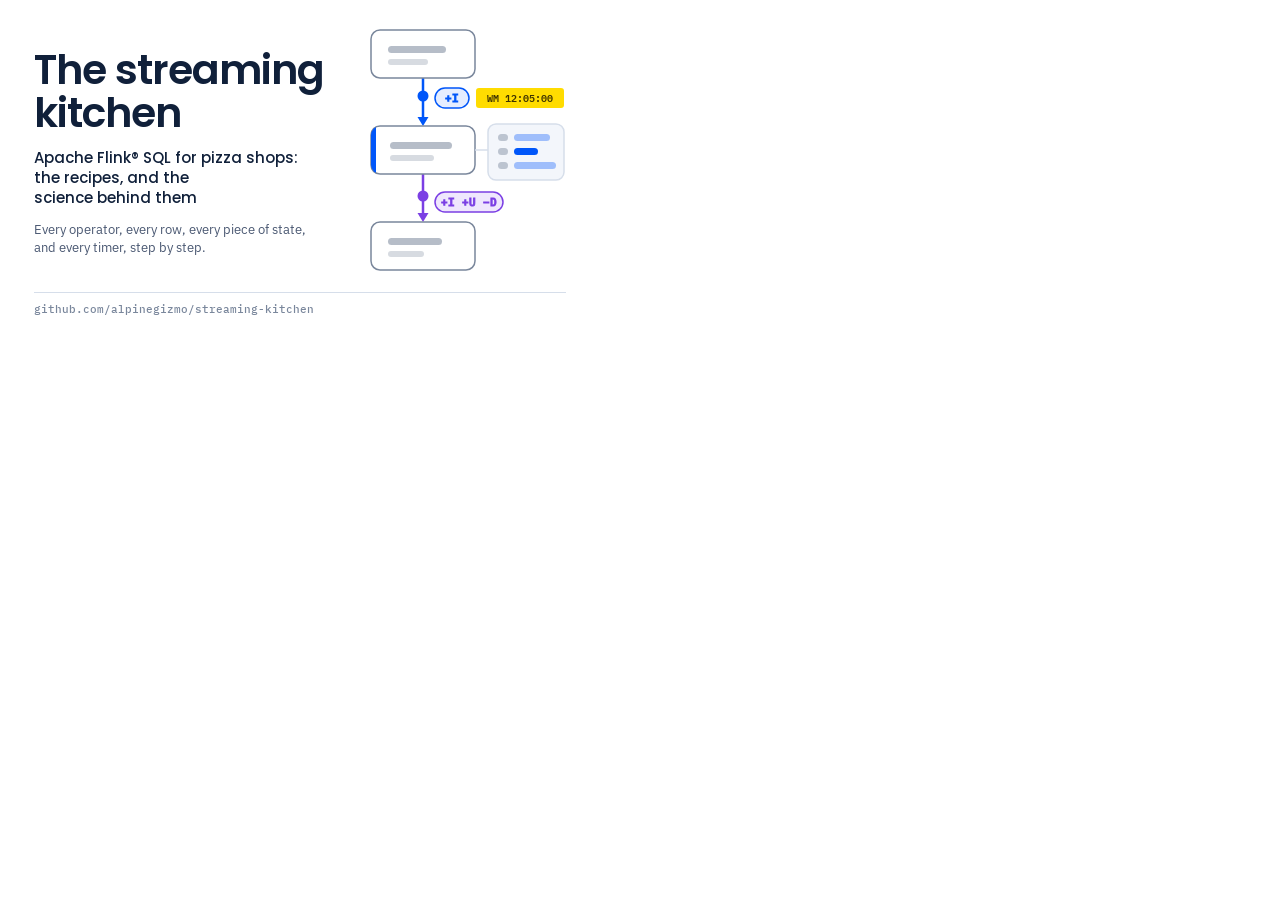
==== tools/share-card.html @ b7fed480 "Add a share card for link previews images/share-card.png (1200x630) is rendered from tools/share-car" ====
<!doctype html>
<!-- The share card (Open Graph / Twitter image), 600x315 CSS pixels, rendered at 2x to
     images/share-card.png (1200x630) by:
       node tools/shoot.mjs images/share-card.png --url "file://$PWD/tools/share-card.html" --width 600 --height 315 --wait 1500
     It reuses the page's colors, fonts, and the hero's miniature job graph. -->
<html lang="en">
<head>
<meta charset="utf-8">
<title>The streaming kitchen: share card</title>
<link href="https://fonts.googleapis.com/css2?family=IBM+Plex+Mono:wght@500;600&family=IBM+Plex+Sans:wght@400&family=Poppins:wght@500;600&display=block" rel="stylesheet">
<style>
  :root {
    --paper: #ffffff; --panel: #f3f6fb; --ink: #10203a; --ink-2: #4a5872; --ink-3: #7a879c;
    --rule: #d6deea; --blue: #0056f9; --blue-soft: #e5edff; --violet: #7b3fe4; --violet-soft: #efe7fd;
    --wm: #ffdc00; --wm-ink: #3d3200; --wm-line: #c9a800; --node: #ffffff;
  }
  html, body { margin: 0; width: 600px; height: 315px; overflow: hidden; background: var(--paper); }
  .card {
    box-sizing: border-box; width: 600px; height: 315px; padding: 28px 34px 18px;
    display: grid; grid-template-columns: 1fr 196px; grid-template-rows: 1fr auto; column-gap: 26px;
  }
  .text { align-self: center; }
  h1 { margin: 0; color: var(--ink); font: 600 41px/1.04 Poppins, sans-serif; letter-spacing: -0.025em; }
  .sub { margin: 14px 0 0; color: var(--ink); font: 500 15px/1.32 Poppins, sans-serif; }
  .sub span { display: inline-block; text-wrap: balance; }
  .lede { margin: 12px 0 0; color: var(--ink-2); font: 400 12.5px/1.5 'IBM Plex Sans', sans-serif; max-width: 34ch; }
  svg { align-self: center; justify-self: end; width: 196px; height: auto; overflow: visible; }
  .url {
    grid-column: 1 / -1; margin-top: 14px; padding-top: 9px; border-top: 1px solid var(--rule);
    color: var(--ink-3); font: 500 10.5px 'IBM Plex Mono', monospace;
  }
  .hg-node { fill: var(--node); stroke: var(--ink-3); stroke-width: 1.5; }
  .hg-state-bar { fill: var(--blue); }
  .hg-line { fill: var(--ink-3); opacity: 0.55; }
  .hg-dim { opacity: 0.3; }
  .hg-edge { fill: none; stroke-width: 2.5; }
  .append { stroke: var(--blue); }
  .upsert { stroke: var(--violet); }
  .hg-arrow.append, .dot.append { fill: var(--blue); stroke: none; }
  .hg-arrow.upsert, .dot.upsert { fill: var(--violet); stroke: none; }
  .hg-tie { stroke: var(--rule); stroke-width: 1.5; }
  .hg-panel { fill: var(--panel); stroke: var(--rule); stroke-width: 1.5; }
  .hg-key { fill: var(--ink-3); opacity: 0.45; }
  .hg-val { fill: var(--blue); opacity: 0.35; }
  .hg-val.hot { opacity: 1; }
  .chip rect { stroke-width: 1.5; }
  .chip text { font: 500 10.5px 'IBM Plex Mono', monospace; }
  .chip.append rect { fill: var(--blue-soft); stroke: var(--blue); }
  .chip.append text { fill: var(--blue); }
  .chip.upsert rect { fill: var(--violet-soft); stroke: var(--violet); }
  .chip.upsert text { fill: var(--violet); }
  .wm rect { fill: var(--wm); }
  .wm text { font: 600 9.5px 'IBM Plex Mono', monospace; fill: var(--wm-ink); }
</style>
</head>
<body>
  <div class="card">
    <div class="text">
      <h1>The streaming<br>kitchen</h1>
      <p class="sub"><span>Apache&nbsp;Flink® SQL for pizza shops:</span> <span>the recipes, and the science behind&nbsp;them</span></p>
      <p class="lede">Every operator, every row, every piece of state, and every timer, step by step.</p>
    </div>
    <!-- The hero's job graph, drawn top to bottom as the page draws it on phones: append-only in,
         a stateful operator with its state, upsert out, and a watermark. -->
    <svg viewBox="0 0 196 250" aria-hidden="true">
      <defs><clipPath id="op"><rect x="1" y="98" width="104" height="48" rx="9"/></clipPath></defs>
      <path class="hg-edge append" d="M53 50V90"/>
      <path class="hg-arrow append" d="M47.5 89 53 98 58.5 89Z"/>
      <path class="hg-edge upsert" d="M53 146V186"/>
      <path class="hg-arrow upsert" d="M47.5 185 53 194 58.5 185Z"/>
      <circle class="dot append" cx="53" cy="68" r="5.5"/>
      <circle class="dot upsert" cx="53" cy="168" r="5.5"/>
      <g class="chip append" transform="translate(82 70)">
        <rect x="-17" y="-10" width="34" height="20" rx="10"/>
        <text x="0" y="3.5" text-anchor="middle">+I</text>
      </g>
      <g class="chip upsert" transform="translate(99 174)">
        <rect x="-34" y="-10" width="68" height="20" rx="10"/>
        <text x="0" y="3.5" text-anchor="middle">+I +U −D</text>
      </g>
      <g class="wm" transform="translate(150 70)">
        <rect x="-44" y="-10" width="88" height="20" rx="3"/>
        <text x="0" y="3.5" text-anchor="middle">WM 12:05:00</text>
      </g>
      <rect class="hg-node" x="1" y="2" width="104" height="48" rx="9"/>
      <rect class="hg-line" x="18" y="18" width="58" height="7" rx="3.5"/>
      <rect class="hg-line hg-dim" x="18" y="31" width="40" height="6" rx="3"/>
      <rect class="hg-node" x="1" y="98" width="104" height="48" rx="9"/>
      <rect class="hg-state-bar" x="1" y="98" width="5" height="48" clip-path="url(#op)"/>
      <rect class="hg-line" x="20" y="114" width="62" height="7" rx="3.5"/>
      <rect class="hg-line hg-dim" x="20" y="127" width="44" height="6" rx="3"/>
      <path class="hg-tie" d="M105 122H118"/>
      <rect class="hg-panel" x="118" y="96" width="76" height="56" rx="8"/>
      <rect class="hg-key" x="128" y="106" width="10" height="7" rx="3.5"/>
      <rect class="hg-key" x="128" y="120" width="10" height="7" rx="3.5"/>
      <rect class="hg-key" x="128" y="134" width="10" height="7" rx="3.5"/>
      <rect class="hg-val" x="144" y="106" width="36" height="7" rx="3.5"/>
      <rect class="hg-val hot" x="144" y="120" width="24" height="7" rx="3.5"/>
      <rect class="hg-val" x="144" y="134" width="42" height="7" rx="3.5"/>
      <rect class="hg-node" x="1" y="194" width="104" height="48" rx="9"/>
      <rect class="hg-line" x="18" y="210" width="54" height="7" rx="3.5"/>
      <rect class="hg-line hg-dim" x="18" y="223" width="36" height="6" rx="3"/>
    </svg>
    <div class="url">github.com/alpinegizmo/streaming-kitchen</div>
  </div>
</body>
</html>
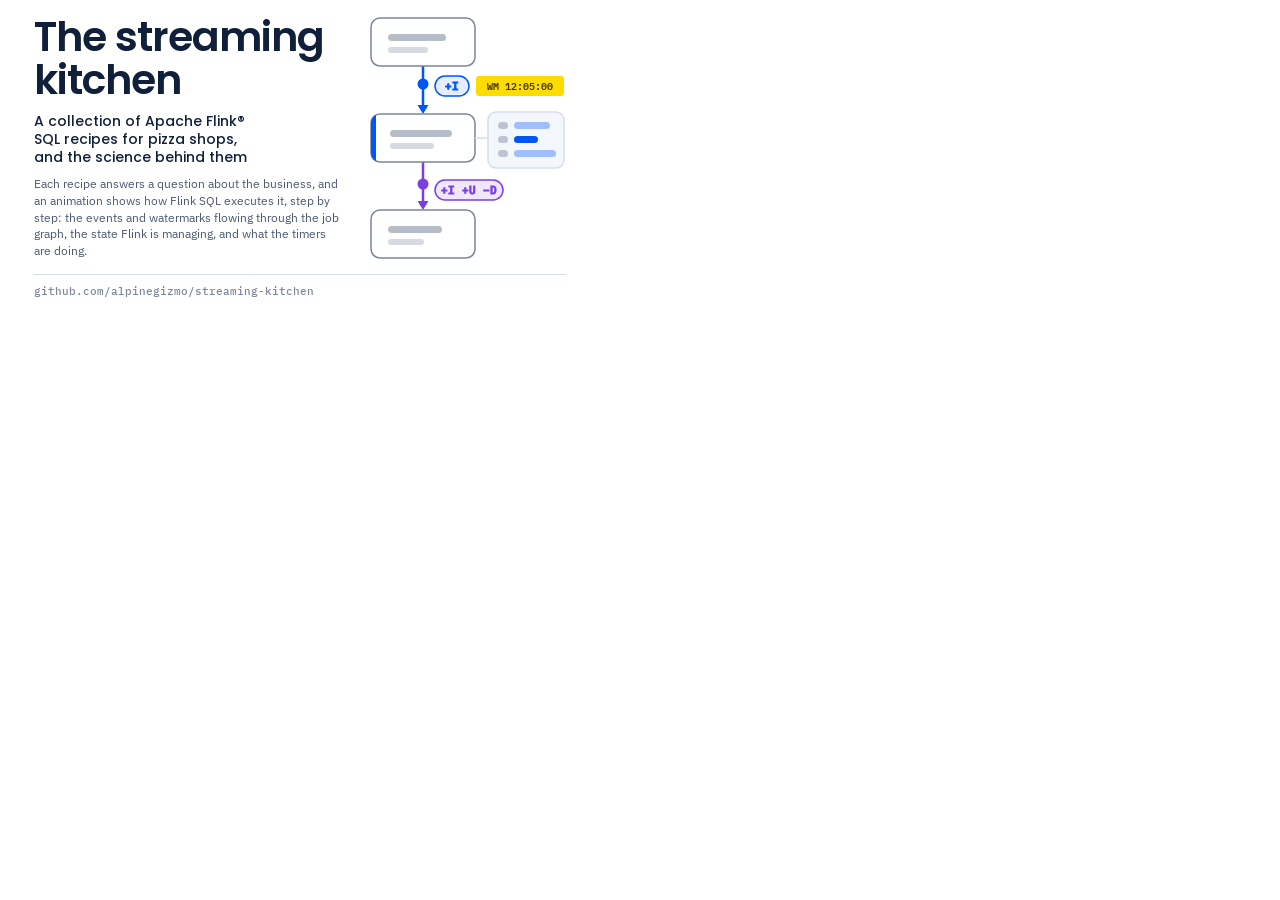
==== commit 94804328: "Call the recipes a collection, and update the share card to match The subtitle, lede, and both meta " ====
--- a/tools/share-card.html
+++ b/tools/share-card.html
@@ -16,14 +16,14 @@
   }
   html, body { margin: 0; width: 600px; height: 315px; overflow: hidden; background: var(--paper); }
   .card {
-    box-sizing: border-box; width: 600px; height: 315px; padding: 28px 34px 18px;
+    box-sizing: border-box; width: 600px; height: 315px; padding: 16px 34px 17px;
     display: grid; grid-template-columns: 1fr 196px; grid-template-rows: 1fr auto; column-gap: 26px;
   }
   .text { align-self: center; }
   h1 { margin: 0; color: var(--ink); font: 600 41px/1.04 Poppins, sans-serif; letter-spacing: -0.025em; }
-  .sub { margin: 14px 0 0; color: var(--ink); font: 500 15px/1.32 Poppins, sans-serif; }
-  .sub span { display: inline-block; text-wrap: balance; }
-  .lede { margin: 12px 0 0; color: var(--ink-2); font: 400 12.5px/1.5 'IBM Plex Sans', sans-serif; max-width: 34ch; }
+  .sub { margin: 10px 0 0; color: var(--ink); font: 500 14px/1.3 Poppins, sans-serif; }
+  .sub { text-wrap: balance; }
+  .lede { margin: 10px 0 0; color: var(--ink-2); font: 400 11.5px/1.45 'IBM Plex Sans', sans-serif; text-wrap: pretty; }
   svg { align-self: center; justify-self: end; width: 196px; height: auto; overflow: visible; }
   .url {
     grid-column: 1 / -1; margin-top: 14px; padding-top: 9px; border-top: 1px solid var(--rule);
@@ -57,12 +57,12 @@
   <div class="card">
     <div class="text">
       <h1>The streaming<br>kitchen</h1>
-      <p class="sub"><span>Apache&nbsp;Flink® SQL for pizza shops:</span> <span>the recipes, and the science behind&nbsp;them</span></p>
-      <p class="lede">Every operator, every row, every piece of state, and every timer, step by step.</p>
+      <p class="sub">A collection of Apache&nbsp;Flink® SQL recipes for pizza shops, and the science behind&nbsp;them</p>
+      <p class="lede">Each recipe answers a question about the business, and an animation shows how Flink SQL executes it, step by step: the events and watermarks flowing through the job graph, the state Flink is managing, and what the timers are doing.</p>
     </div>
     <!-- The hero's job graph, drawn top to bottom as the page draws it on phones: append-only in,
          a stateful operator with its state, upsert out, and a watermark. -->
-    <svg viewBox="0 0 196 250" aria-hidden="true">
+    <svg viewBox="0 0 196 244" aria-hidden="true">
       <defs><clipPath id="op"><rect x="1" y="98" width="104" height="48" rx="9"/></clipPath></defs>
       <path class="hg-edge append" d="M53 50V90"/>
       <path class="hg-arrow append" d="M47.5 89 53 98 58.5 89Z"/>
